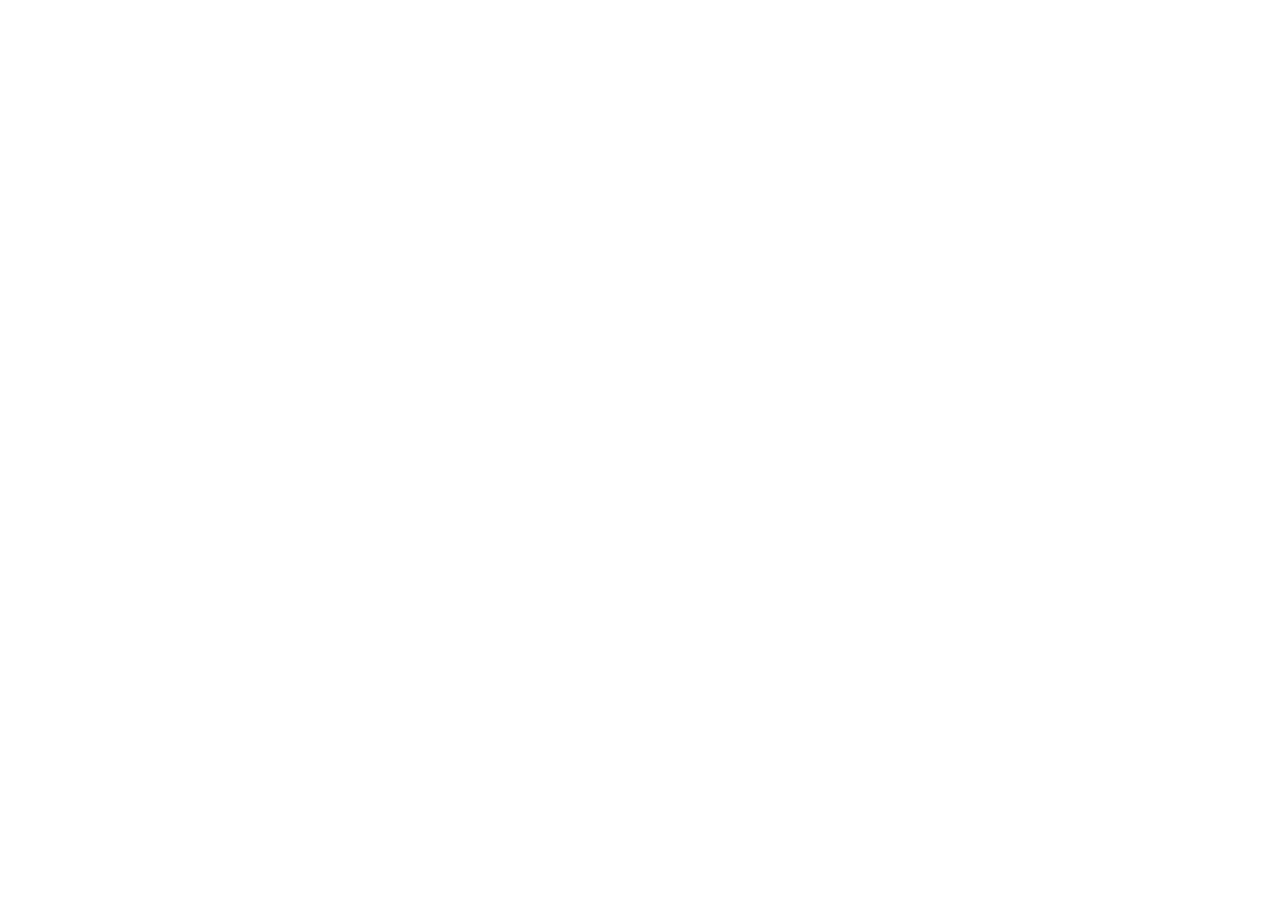
==== index.html @ 12b0d3a8 "Use tech stack vite_react_shadcn_ts" ====
<!DOCTYPE html>
<html lang="en">
  <head>
    <meta charset="UTF-8" />
    <meta name="viewport" content="width=device-width, initial-scale=1.0" />
    <title>leafy-life-product-showcase</title>
    <meta name="description" content="Lovable Generated Project" />
    <meta name="author" content="Lovable" />

    <meta property="og:title" content="leafy-life-product-showcase" />
    <meta property="og:description" content="Lovable Generated Project" />
    <meta property="og:type" content="website" />
    <meta property="og:image" content="https://lovable.dev/opengraph-image-p98pqg.png" />

    <meta name="twitter:card" content="summary_large_image" />
    <meta name="twitter:site" content="@lovable_dev" />
    <meta name="twitter:image" content="https://lovable.dev/opengraph-image-p98pqg.png" />
  </head>

  <body>
    <div id="root"></div>
    <!-- IMPORTANT: DO NOT REMOVE THIS SCRIPT TAG OR THIS VERY COMMENT! -->
    <script src="https://cdn.gpteng.co/gptengineer.js" type="module"></script>
    <script type="module" src="/src/main.tsx"></script>
  </body>
</html>
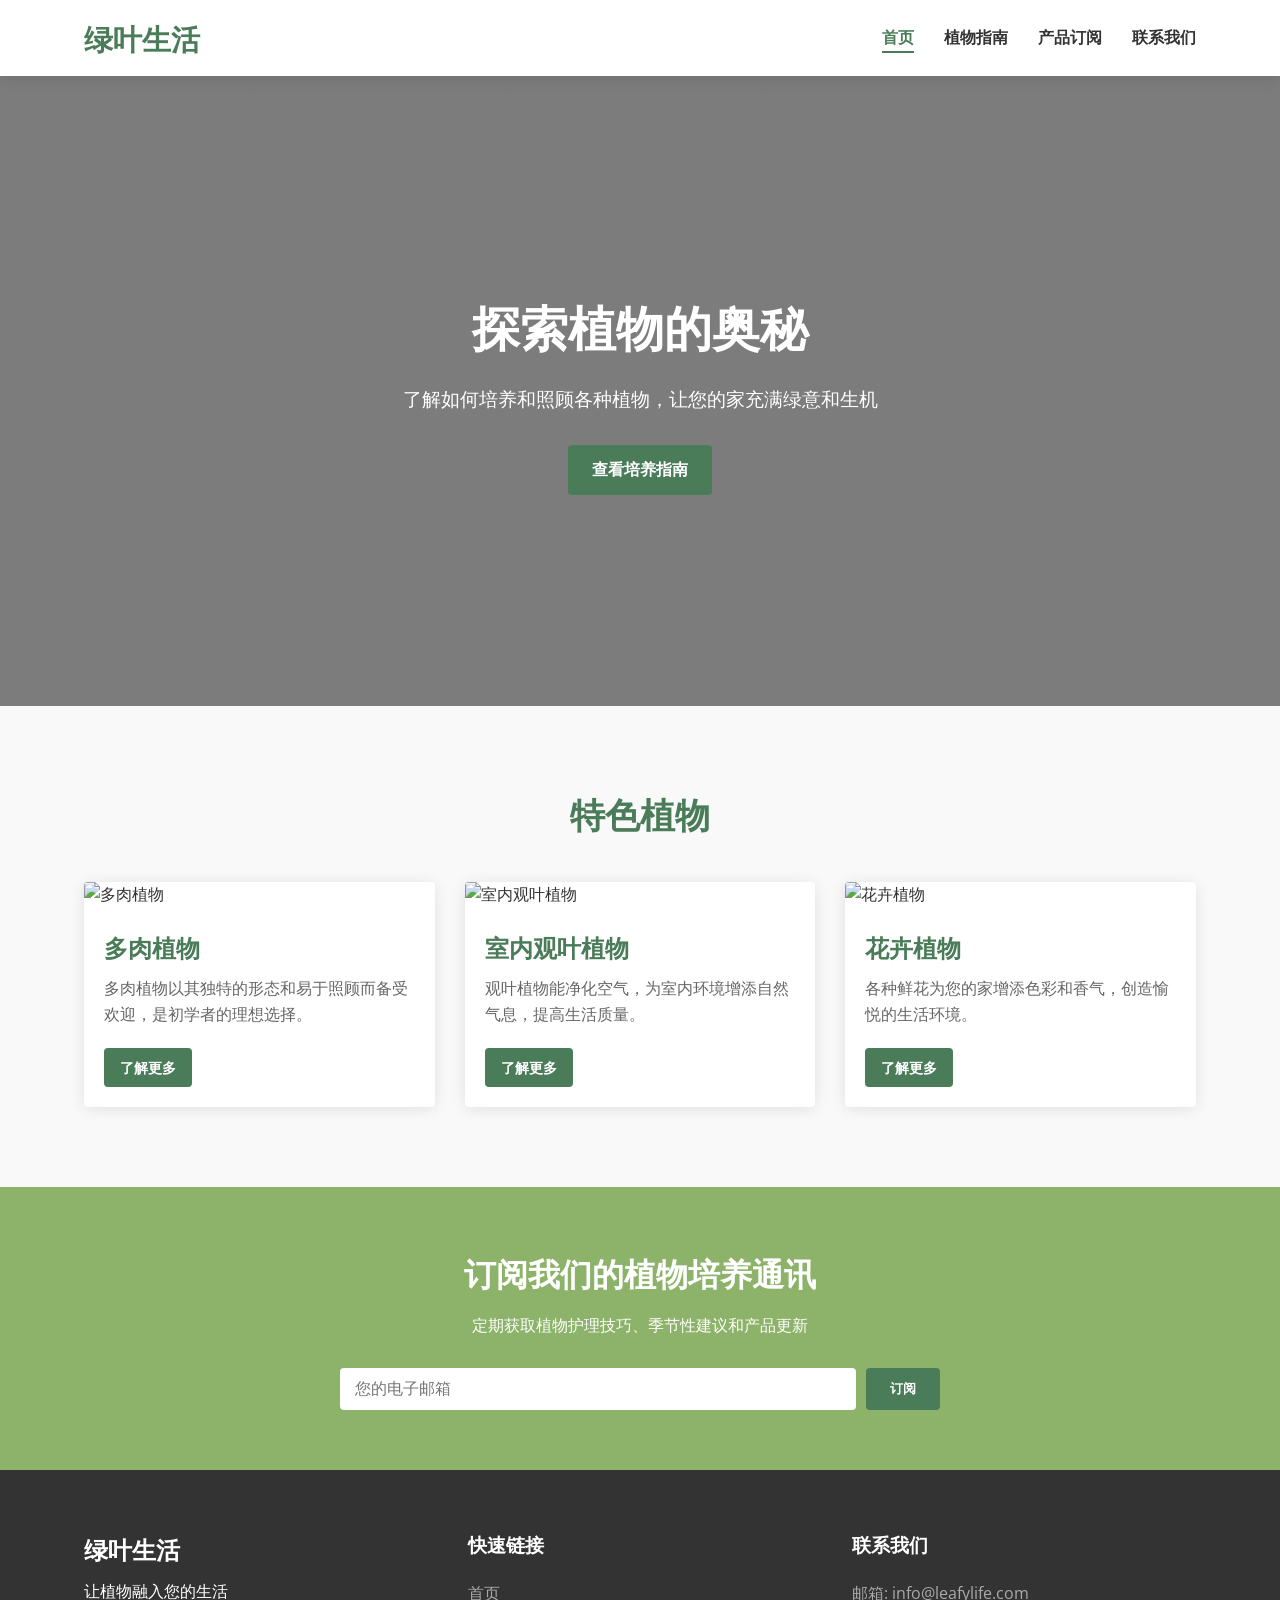
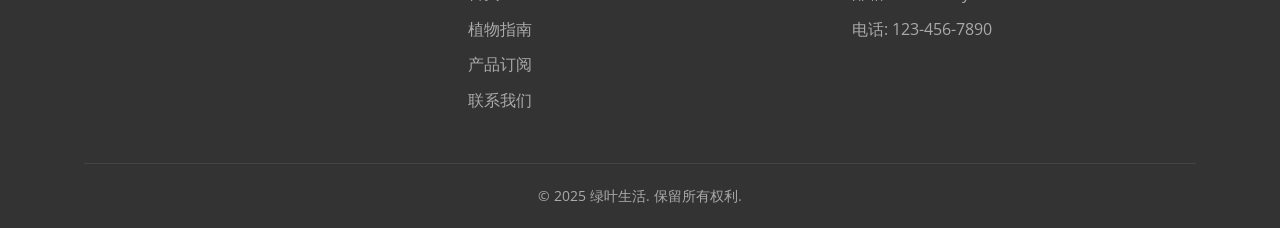
==== commit a8b5687e: "Create basic website structure Implement HTML, CSS, and JavaScript for the website." ====
--- a/index.html
+++ b/index.html
@@ -1,26 +1,109 @@
+
 <!DOCTYPE html>
-<html lang="en">
+<html lang="zh-CN">
   <head>
     <meta charset="UTF-8" />
     <meta name="viewport" content="width=device-width, initial-scale=1.0" />
-    <title>leafy-life-product-showcase</title>
-    <meta name="description" content="Lovable Generated Project" />
-    <meta name="author" content="Lovable" />
-
-    <meta property="og:title" content="leafy-life-product-showcase" />
-    <meta property="og:description" content="Lovable Generated Project" />
-    <meta property="og:type" content="website" />
-    <meta property="og:image" content="https://lovable.dev/opengraph-image-p98pqg.png" />
-
-    <meta name="twitter:card" content="summary_large_image" />
-    <meta name="twitter:site" content="@lovable_dev" />
-    <meta name="twitter:image" content="https://lovable.dev/opengraph-image-p98pqg.png" />
+    <title>绿叶生活 - 植物培养指南</title>
+    <meta name="description" content="学习如何培养和照顾各种植物，订阅我们的产品，让您的生活更加绿色。" />
+    <link rel="stylesheet" href="styles.css" />
+    <link href="https://fonts.googleapis.com/css2?family=Open+Sans:wght@400;600&family=Playfair+Display:wght@700&display=swap" rel="stylesheet">
   </head>
 
   <body>
-    <div id="root"></div>
-    <!-- IMPORTANT: DO NOT REMOVE THIS SCRIPT TAG OR THIS VERY COMMENT! -->
-    <script src="https://cdn.gpteng.co/gptengineer.js" type="module"></script>
-    <script type="module" src="/src/main.tsx"></script>
+    <header>
+      <div class="container">
+        <div class="logo">
+          <h1>绿叶生活</h1>
+        </div>
+        <nav>
+          <ul>
+            <li><a href="index.html" class="active">首页</a></li>
+            <li><a href="guides.html">植物指南</a></li>
+            <li><a href="products.html">产品订阅</a></li>
+            <li><a href="contact.html">联系我们</a></li>
+          </ul>
+        </nav>
+      </div>
+    </header>
+
+    <section class="hero">
+      <div class="container">
+        <div class="hero-content">
+          <h2>探索植物的奥秘</h2>
+          <p>了解如何培养和照顾各种植物，让您的家充满绿意和生机</p>
+          <a href="guides.html" class="btn">查看培养指南</a>
+        </div>
+      </div>
+    </section>
+
+    <section class="features">
+      <div class="container">
+        <h2 class="section-title">特色植物</h2>
+        <div class="feature-grid">
+          <div class="feature-card">
+            <img src="https://images.unsplash.com/photo-1509316975850-ff9c5deb0cd9?w=500&auto=format&fit=crop&q=60" alt="多肉植物" />
+            <h3>多肉植物</h3>
+            <p>多肉植物以其独特的形态和易于照顾而备受欢迎，是初学者的理想选择。</p>
+            <a href="guides.html#succulents" class="btn-small">了解更多</a>
+          </div>
+          <div class="feature-card">
+            <img src="https://images.unsplash.com/photo-1518495973542-4542c06a5843?w=500&auto=format&fit=crop&q=60" alt="室内观叶植物" />
+            <h3>室内观叶植物</h3>
+            <p>观叶植物能净化空气，为室内环境增添自然气息，提高生活质量。</p>
+            <a href="guides.html#indoor" class="btn-small">了解更多</a>
+          </div>
+          <div class="feature-card">
+            <img src="https://images.unsplash.com/photo-1465146344425-f00d5f5c8f07?w=500&auto=format&fit=crop&q=60" alt="花卉植物" />
+            <h3>花卉植物</h3>
+            <p>各种鲜花为您的家增添色彩和香气，创造愉悦的生活环境。</p>
+            <a href="guides.html#flowers" class="btn-small">了解更多</a>
+          </div>
+        </div>
+      </div>
+    </section>
+
+    <section class="newsletter">
+      <div class="container">
+        <div class="newsletter-content">
+          <h2>订阅我们的植物培养通讯</h2>
+          <p>定期获取植物护理技巧、季节性建议和产品更新</p>
+          <form id="newsletter-form">
+            <input type="email" placeholder="您的电子邮箱" required />
+            <button type="submit" class="btn">订阅</button>
+          </form>
+        </div>
+      </div>
+    </section>
+
+    <footer>
+      <div class="container">
+        <div class="footer-content">
+          <div class="footer-logo">
+            <h2>绿叶生活</h2>
+            <p>让植物融入您的生活</p>
+          </div>
+          <div class="footer-links">
+            <h3>快速链接</h3>
+            <ul>
+              <li><a href="index.html">首页</a></li>
+              <li><a href="guides.html">植物指南</a></li>
+              <li><a href="products.html">产品订阅</a></li>
+              <li><a href="contact.html">联系我们</a></li>
+            </ul>
+          </div>
+          <div class="footer-contact">
+            <h3>联系我们</h3>
+            <p>邮箱: info@leafylife.com</p>
+            <p>电话: 123-456-7890</p>
+          </div>
+        </div>
+        <div class="copyright">
+          <p>&copy; 2025 绿叶生活. 保留所有权利.</p>
+        </div>
+      </div>
+    </footer>
+
+    <script src="script.js"></script>
   </body>
 </html>
--- a/styles.css
+++ b/styles.css
@@ -0,0 +1,768 @@
+
+/* Base Styles */
+:root {
+  --primary-color: #4a7c59;
+  --secondary-color: #8cb369;
+  --accent-color: #f4e285;
+  --light-color: #f9f9f9;
+  --dark-color: #333333;
+  --gray-color: #666666;
+  --border-color: #e0e0e0;
+  --primary-font: 'Open Sans', sans-serif;
+  --heading-font: 'Playfair Display', serif;
+  --border-radius: 4px;
+  --box-shadow: 0 2px 15px rgba(0, 0, 0, 0.1);
+  --transition: all 0.3s ease;
+}
+
+* {
+  margin: 0;
+  padding: 0;
+  box-sizing: border-box;
+}
+
+body {
+  font-family: var(--primary-font);
+  color: var(--dark-color);
+  line-height: 1.6;
+  background-color: var(--light-color);
+}
+
+img {
+  max-width: 100%;
+  height: auto;
+}
+
+a {
+  text-decoration: none;
+  color: var(--primary-color);
+  transition: var(--transition);
+}
+
+a:hover {
+  color: var(--secondary-color);
+}
+
+ul {
+  list-style: none;
+}
+
+.container {
+  width: 90%;
+  max-width: 1200px;
+  margin: 0 auto;
+  padding: 0 20px;
+}
+
+.btn, .btn-small, .btn-subscribe {
+  display: inline-block;
+  background-color: var(--primary-color);
+  color: white;
+  padding: 12px 24px;
+  border-radius: var(--border-radius);
+  border: none;
+  cursor: pointer;
+  font-weight: 600;
+  text-align: center;
+  transition: var(--transition);
+}
+
+.btn:hover, .btn-small:hover, .btn-subscribe:hover {
+  background-color: var(--secondary-color);
+  transform: translateY(-3px);
+}
+
+.btn-small {
+  padding: 8px 16px;
+  font-size: 0.9rem;
+}
+
+.btn-subscribe {
+  width: 100%;
+  margin-top: 20px;
+}
+
+.btn-subscribe.featured {
+  background-color: var(--accent-color);
+  color: var(--dark-color);
+}
+
+.btn-subscribe.featured:hover {
+  background-color: #e9d670;
+}
+
+.section-title {
+  text-align: center;
+  margin-bottom: 40px;
+  font-family: var(--heading-font);
+  font-size: 2.2rem;
+  color: var(--primary-color);
+}
+
+/* Header Styles */
+header {
+  background-color: white;
+  box-shadow: var(--box-shadow);
+  position: sticky;
+  top: 0;
+  z-index: 100;
+}
+
+header .container {
+  display: flex;
+  justify-content: space-between;
+  align-items: center;
+  padding: 15px 20px;
+}
+
+.logo h1 {
+  color: var(--primary-color);
+  font-family: var(--heading-font);
+  font-size: 1.8rem;
+}
+
+nav ul {
+  display: flex;
+}
+
+nav ul li {
+  margin-left: 30px;
+}
+
+nav ul li a {
+  color: var(--dark-color);
+  font-weight: 600;
+  padding: 5px 0;
+  position: relative;
+}
+
+nav ul li a:after {
+  content: '';
+  position: absolute;
+  width: 0;
+  height: 2px;
+  bottom: 0;
+  left: 0;
+  background-color: var(--primary-color);
+  transition: width 0.3s ease;
+}
+
+nav ul li a:hover:after,
+nav ul li a.active:after {
+  width: 100%;
+}
+
+nav ul li a.active {
+  color: var(--primary-color);
+}
+
+/* Hero Section */
+.hero {
+  background-image: linear-gradient(rgba(0, 0, 0, 0.5), rgba(0, 0, 0, 0.5)), url('https://images.unsplash.com/photo-1506744038136-46273834b3fb?w=1200&auto=format&fit=crop&q=60');
+  background-size: cover;
+  background-position: center;
+  height: 70vh;
+  display: flex;
+  align-items: center;
+  text-align: center;
+  color: white;
+}
+
+.hero-content {
+  max-width: 800px;
+  margin: 0 auto;
+}
+
+.hero-content h2 {
+  font-size: 3rem;
+  font-family: var(--heading-font);
+  margin-bottom: 20px;
+}
+
+.hero-content p {
+  font-size: 1.2rem;
+  margin-bottom: 30px;
+}
+
+/* Features Section */
+.features {
+  padding: 80px 0;
+}
+
+.feature-grid {
+  display: grid;
+  grid-template-columns: repeat(auto-fit, minmax(300px, 1fr));
+  gap: 30px;
+}
+
+.feature-card {
+  background-color: white;
+  border-radius: var(--border-radius);
+  box-shadow: var(--box-shadow);
+  overflow: hidden;
+  transition: var(--transition);
+}
+
+.feature-card:hover {
+  transform: translateY(-10px);
+}
+
+.feature-card img {
+  width: 100%;
+  height: 200px;
+  object-fit: cover;
+}
+
+.feature-card h3 {
+  padding: 20px 20px 10px;
+  color: var(--primary-color);
+  font-family: var(--heading-font);
+  font-size: 1.5rem;
+}
+
+.feature-card p {
+  padding: 0 20px 20px;
+  color: var(--gray-color);
+}
+
+.feature-card .btn-small {
+  margin: 0 20px 20px;
+}
+
+/* Newsletter Section */
+.newsletter {
+  background-color: var(--secondary-color);
+  color: white;
+  padding: 60px 0;
+}
+
+.newsletter-content {
+  max-width: 600px;
+  margin: 0 auto;
+  text-align: center;
+}
+
+.newsletter-content h2 {
+  font-family: var(--heading-font);
+  font-size: 2rem;
+  margin-bottom: 15px;
+}
+
+.newsletter-content p {
+  margin-bottom: 30px;
+}
+
+.newsletter form {
+  display: flex;
+  gap: 10px;
+}
+
+.newsletter input {
+  flex: 1;
+  padding: 12px 15px;
+  border: none;
+  border-radius: var(--border-radius);
+  font-size: 1rem;
+}
+
+/* Footer */
+footer {
+  background-color: var(--dark-color);
+  color: white;
+  padding: 60px 0 20px;
+}
+
+.footer-content {
+  display: grid;
+  grid-template-columns: repeat(auto-fit, minmax(250px, 1fr));
+  gap: 40px;
+  margin-bottom: 40px;
+}
+
+.footer-logo h2 {
+  font-family: var(--heading-font);
+  margin-bottom: 10px;
+}
+
+.footer-links h3,
+.footer-contact h3 {
+  font-size: 1.2rem;
+  margin-bottom: 20px;
+}
+
+.footer-links ul li {
+  margin-bottom: 10px;
+}
+
+.footer-links ul li a,
+.footer-contact p {
+  color: #aaa;
+  transition: var(--transition);
+}
+
+.footer-links ul li a:hover {
+  color: white;
+}
+
+.footer-contact p {
+  margin-bottom: 10px;
+}
+
+.copyright {
+  text-align: center;
+  padding-top: 20px;
+  border-top: 1px solid #444;
+  color: #aaa;
+  font-size: 0.9rem;
+}
+
+/* Page Header */
+.page-header {
+  background-color: var(--secondary-color);
+  color: white;
+  padding: 60px 0;
+  text-align: center;
+}
+
+.page-header h2 {
+  font-family: var(--heading-font);
+  font-size: 2.5rem;
+  margin-bottom: 15px;
+}
+
+/* Guides Page */
+.guides-content {
+  padding: 80px 0;
+}
+
+.guide-category {
+  margin-bottom: 60px;
+}
+
+.guide-category h2 {
+  color: var(--primary-color);
+  font-family: var(--heading-font);
+  font-size: 1.8rem;
+  margin-bottom: 30px;
+  text-align: center;
+}
+
+.guide-grid {
+  display: grid;
+  grid-template-columns: repeat(auto-fit, minmax(350px, 1fr));
+  gap: 30px;
+}
+
+.guide-card {
+  background-color: white;
+  border-radius: var(--border-radius);
+  box-shadow: var(--box-shadow);
+  overflow: hidden;
+  padding-bottom: 20px;
+}
+
+.guide-card img {
+  width: 100%;
+  height: 200px;
+  object-fit: cover;
+}
+
+.guide-card h3 {
+  padding: 20px 20px 10px;
+  color: var(--primary-color);
+  font-family: var(--heading-font);
+  font-size: 1.5rem;
+}
+
+.guide-details {
+  display: grid;
+  grid-template-columns: repeat(2, 1fr);
+  gap: 15px;
+  padding: 0 20px 15px;
+  margin-bottom: 10px;
+  border-bottom: 1px solid var(--border-color);
+}
+
+.guide-info h4 {
+  color: var(--primary-color);
+  font-size: 1rem;
+  margin-bottom: 5px;
+}
+
+.guide-info p {
+  color: var(--gray-color);
+  font-size: 0.9rem;
+}
+
+.guide-card > p {
+  padding: 15px 20px;
+  color: var(--gray-color);
+}
+
+/* Subscription Page */
+.subscription {
+  padding: 80px 0;
+}
+
+.subscription-grid {
+  display: grid;
+  grid-template-columns: repeat(auto-fit, minmax(300px, 1fr));
+  gap: 30px;
+}
+
+.subscription-card {
+  background-color: white;
+  border-radius: var(--border-radius);
+  box-shadow: var(--box-shadow);
+  overflow: hidden;
+  transition: var(--transition);
+  position: relative;
+}
+
+.subscription-card.featured {
+  transform: scale(1.05);
+  border: 2px solid var(--accent-color);
+}
+
+.subscription-card:hover {
+  transform: translateY(-10px);
+}
+
+.subscription-card.featured:hover {
+  transform: translateY(-10px) scale(1.05);
+}
+
+.subscription-header {
+  background-color: var(--primary-color);
+  padding: 30px 20px;
+  color: white;
+  text-align: center;
+}
+
+.subscription-card.featured .subscription-header {
+  background-color: var(--accent-color);
+  color: var(--dark-color);
+}
+
+.subscription-header h3 {
+  font-family: var(--heading-font);
+  font-size: 1.5rem;
+  margin-bottom: 10px;
+}
+
+.subscription-header .price {
+  font-size: 1.8rem;
+  font-weight: bold;
+}
+
+.subscription-features {
+  padding: 30px 20px;
+}
+
+.subscription-features ul li {
+  margin-bottom: 15px;
+  padding-left: 30px;
+  position: relative;
+}
+
+.subscription-features ul li:before {
+  content: "✓";
+  position: absolute;
+  left: 0;
+  color: var(--secondary-color);
+  font-weight: bold;
+}
+
+.tag {
+  position: absolute;
+  top: 0;
+  right: 0;
+  background-color: var(--secondary-color);
+  color: white;
+  padding: 5px 10px;
+  font-size: 0.8rem;
+  border-bottom-left-radius: var(--border-radius);
+}
+
+.how-it-works {
+  padding: 80px 0;
+  background-color: #f5f5f5;
+}
+
+.steps {
+  display: grid;
+  grid-template-columns: repeat(auto-fit, minmax(250px, 1fr));
+  gap: 30px;
+}
+
+.step {
+  text-align: center;
+  padding: 30px 20px;
+  background-color: white;
+  border-radius: var(--border-radius);
+  box-shadow: var(--box-shadow);
+}
+
+.step-number {
+  display: flex;
+  align-items: center;
+  justify-content: center;
+  width: 50px;
+  height: 50px;
+  border-radius: 50%;
+  background-color: var(--primary-color);
+  color: white;
+  font-size: 1.5rem;
+  margin: 0 auto 20px;
+  font-weight: bold;
+}
+
+.step h3 {
+  margin-bottom: 15px;
+  color: var(--primary-color);
+  font-family: var(--heading-font);
+}
+
+.testimonials {
+  padding: 80px 0;
+}
+
+.testimonial-slider {
+  max-width: 800px;
+  margin: 0 auto;
+  overflow: hidden;
+  position: relative;
+}
+
+.testimonial {
+  background-color: white;
+  padding: 30px;
+  border-radius: var(--border-radius);
+  box-shadow: var(--box-shadow);
+  text-align: center;
+}
+
+.quote {
+  font-style: italic;
+  font-size: 1.1rem;
+  margin-bottom: 20px;
+  color: var(--gray-color);
+}
+
+.quote:before,
+.quote:after {
+  content: '"';
+  color: var(--secondary-color);
+}
+
+.author .name {
+  font-weight: bold;
+  color: var(--primary-color);
+}
+
+.author .subscription {
+  color: var(--gray-color);
+  font-size: 0.9rem;
+}
+
+.slider-controls {
+  display: flex;
+  justify-content: center;
+  align-items: center;
+  margin-top: 30px;
+}
+
+.slider-controls button {
+  background: var(--primary-color);
+  color: white;
+  border: none;
+  width: 40px;
+  height: 40px;
+  border-radius: 50%;
+  font-size: 1.2rem;
+  cursor: pointer;
+  transition: var(--transition);
+}
+
+.slider-controls button:hover {
+  background-color: var(--secondary-color);
+}
+
+.dots {
+  display: flex;
+  margin: 0 20px;
+}
+
+.dot {
+  width: 10px;
+  height: 10px;
+  background-color: #ccc;
+  border-radius: 50%;
+  margin: 0 5px;
+  cursor: pointer;
+  transition: var(--transition);
+}
+
+.dot.active {
+  background-color: var(--primary-color);
+}
+
+/* Contact Page */
+.contact-section {
+  padding: 80px 0;
+}
+
+.contact-grid {
+  display: grid;
+  grid-template-columns: repeat(auto-fit, minmax(300px, 1fr));
+  gap: 40px;
+}
+
+.contact-info {
+  background-color: white;
+  padding: 30px;
+  border-radius: var(--border-radius);
+  box-shadow: var(--box-shadow);
+}
+
+.contact-info h3 {
+  color: var(--primary-color);
+  font-family: var(--heading-font);
+  font-size: 1.5rem;
+  margin-bottom: 30px;
+}
+
+.info-item {
+  margin-bottom: 20px;
+}
+
+.info-item h4 {
+  color: var(--secondary-color);
+  margin-bottom: 5px;
+  font-size: 1.1rem;
+}
+
+.info-item p {
+  color: var(--gray-color);
+}
+
+.contact-form {
+  background-color: white;
+  padding: 30px;
+  border-radius: var(--border-radius);
+  box-shadow: var(--box-shadow);
+}
+
+.contact-form h3 {
+  color: var(--primary-color);
+  font-family: var(--heading-font);
+  font-size: 1.5rem;
+  margin-bottom: 30px;
+}
+
+.form-group {
+  margin-bottom: 20px;
+}
+
+.form-group label {
+  display: block;
+  margin-bottom: 5px;
+  color: var(--dark-color);
+  font-weight: 600;
+}
+
+.form-group input,
+.form-group textarea,
+.form-group select {
+  width: 100%;
+  padding: 12px;
+  border: 1px solid var(--border-color);
+  border-radius: var(--border-radius);
+  font-family: var(--primary-font);
+  font-size: 1rem;
+}
+
+.form-group textarea {
+  resize: vertical;
+}
+
+.faq {
+  padding: 50px 0 80px;
+}
+
+.faq-list {
+  max-width: 800px;
+  margin: 0 auto;
+}
+
+.faq-item {
+  border-bottom: 1px solid var(--border-color);
+  padding: 20px 0;
+}
+
+.faq-question {
+  color: var(--primary-color);
+  font-size: 1.2rem;
+  margin-bottom: 10px;
+  cursor: pointer;
+}
+
+.faq-question:before {
+  content: "▼ ";
+  color: var(--secondary-color);
+  font-size: 0.8rem;
+}
+
+.faq-answer {
+  color: var(--gray-color);
+}
+
+/* Responsive Styles */
+@media (max-width: 768px) {
+  .hero-content h2 {
+    font-size: 2.2rem;
+  }
+  
+  .newsletter form {
+    flex-direction: column;
+  }
+  
+  .subscription-card.featured {
+    transform: scale(1);
+  }
+  
+  .subscription-card.featured:hover {
+    transform: translateY(-10px);
+  }
+}
+
+@media (max-width: 576px) {
+  header .container {
+    flex-direction: column;
+  }
+  
+  .logo {
+    margin-bottom: 15px;
+  }
+  
+  nav ul {
+    flex-wrap: wrap;
+    justify-content: center;
+  }
+  
+  nav ul li {
+    margin: 5px 10px;
+  }
+  
+  .hero {
+    height: 60vh;
+  }
+  
+  .hero-content h2 {
+    font-size: 1.8rem;
+  }
+  
+  .guide-details {
+    grid-template-columns: 1fr;
+  }
+}
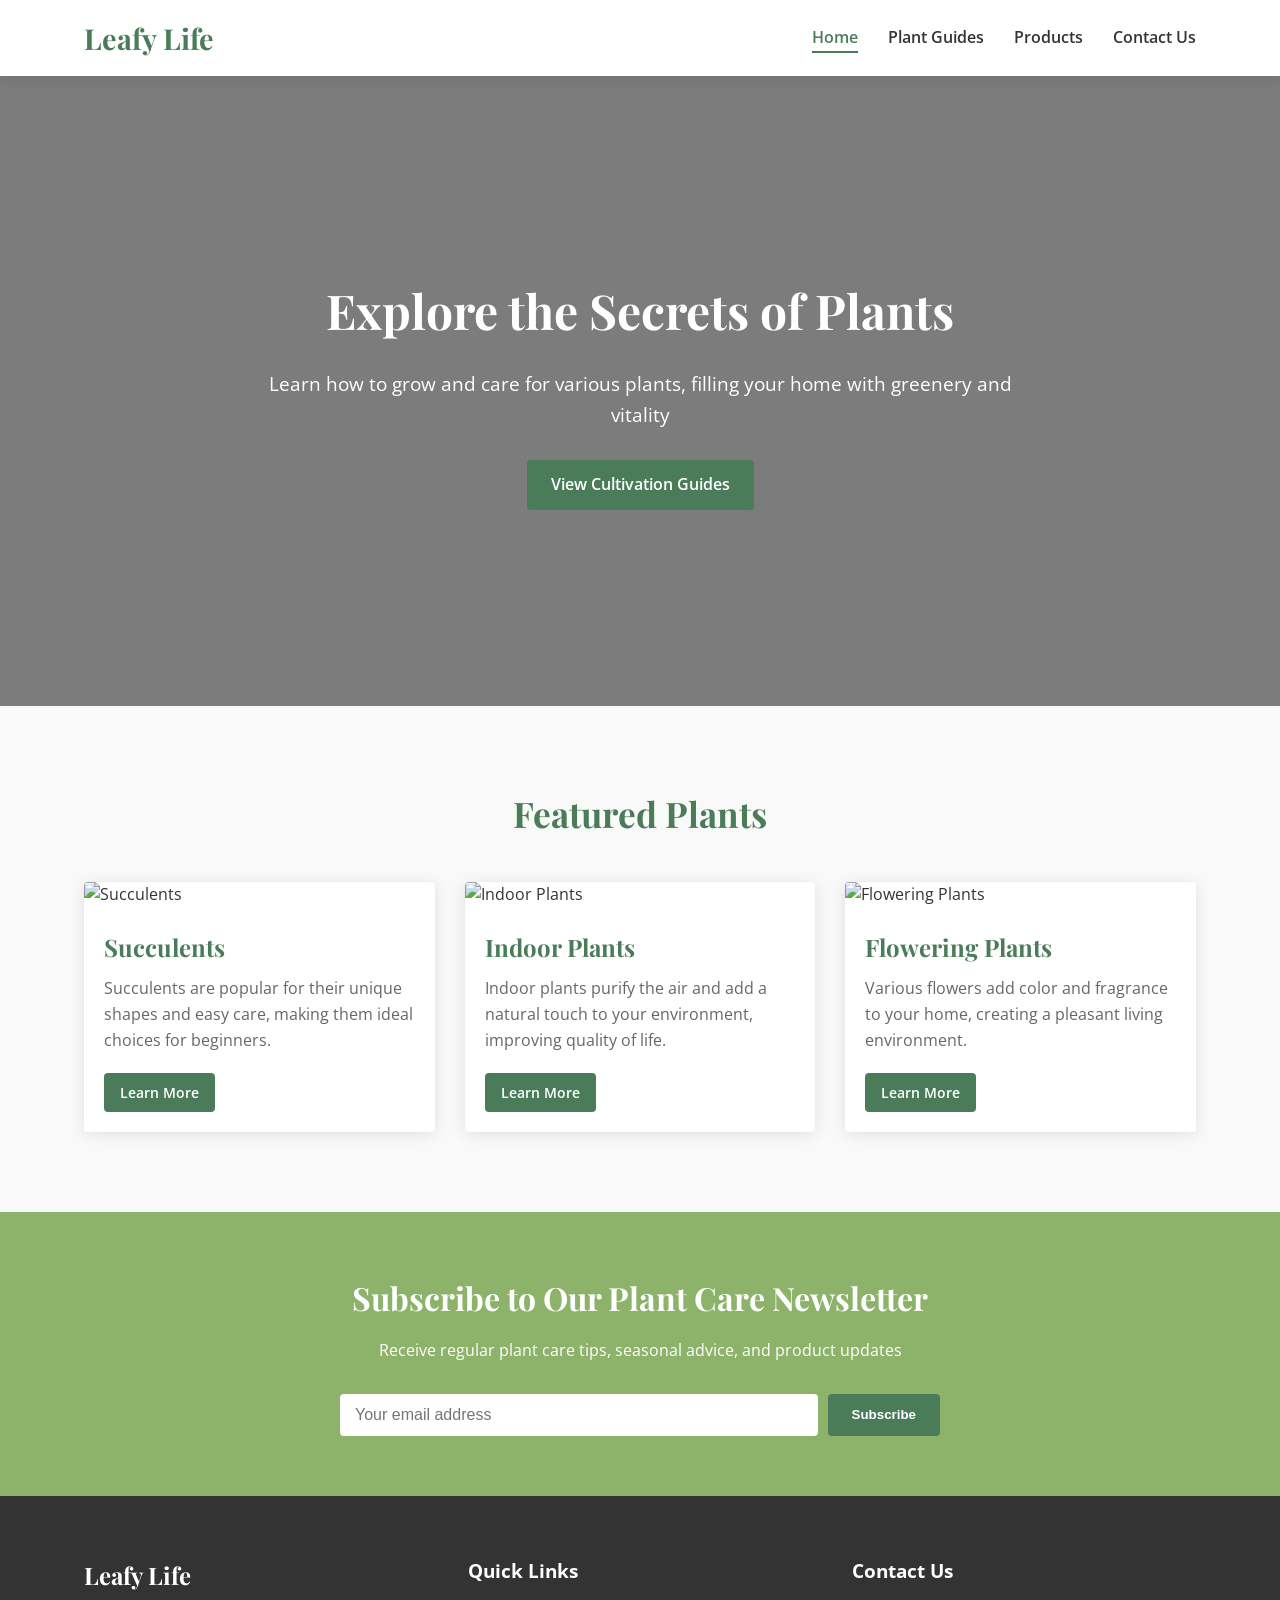
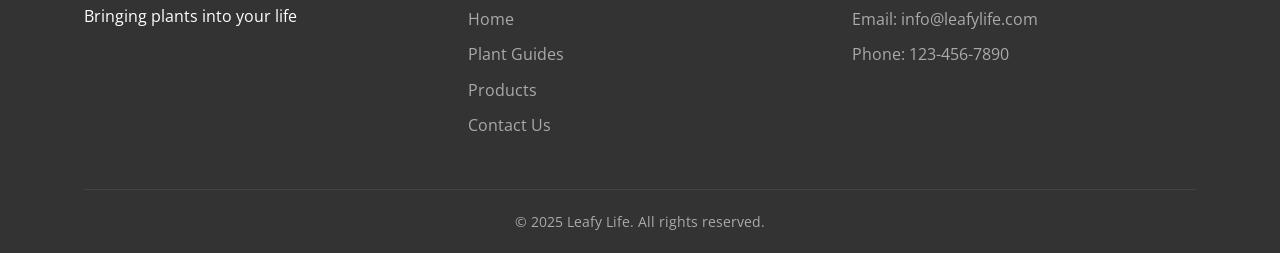
==== commit 4d284f3e: "Refactor: Translate all content to English Translate all page content and code comments to English." ====
--- a/index.html
+++ b/index.html
@@ -1,11 +1,11 @@
 
 <!DOCTYPE html>
-<html lang="zh-CN">
+<html lang="en">
   <head>
     <meta charset="UTF-8" />
     <meta name="viewport" content="width=device-width, initial-scale=1.0" />
-    <title>绿叶生活 - 植物培养指南</title>
-    <meta name="description" content="学习如何培养和照顾各种植物，订阅我们的产品，让您的生活更加绿色。" />
+    <title>Leafy Life - Plant Cultivation Guide</title>
+    <meta name="description" content="Learn how to grow and care for various plants, subscribe to our products, and make your life greener." />
     <link rel="stylesheet" href="styles.css" />
     <link href="https://fonts.googleapis.com/css2?family=Open+Sans:wght@400;600&family=Playfair+Display:wght@700&display=swap" rel="stylesheet">
   </head>
@@ -14,14 +14,14 @@
     <header>
       <div class="container">
         <div class="logo">
-          <h1>绿叶生活</h1>
+          <h1>Leafy Life</h1>
         </div>
         <nav>
           <ul>
-            <li><a href="index.html" class="active">首页</a></li>
-            <li><a href="guides.html">植物指南</a></li>
-            <li><a href="products.html">产品订阅</a></li>
-            <li><a href="contact.html">联系我们</a></li>
+            <li><a href="index.html" class="active">Home</a></li>
+            <li><a href="guides.html">Plant Guides</a></li>
+            <li><a href="products.html">Products</a></li>
+            <li><a href="contact.html">Contact Us</a></li>
           </ul>
         </nav>
       </div>
@@ -30,34 +30,34 @@
     <section class="hero">
       <div class="container">
         <div class="hero-content">
-          <h2>探索植物的奥秘</h2>
-          <p>了解如何培养和照顾各种植物，让您的家充满绿意和生机</p>
-          <a href="guides.html" class="btn">查看培养指南</a>
+          <h2>Explore the Secrets of Plants</h2>
+          <p>Learn how to grow and care for various plants, filling your home with greenery and vitality</p>
+          <a href="guides.html" class="btn">View Cultivation Guides</a>
         </div>
       </div>
     </section>
 
     <section class="features">
       <div class="container">
-        <h2 class="section-title">特色植物</h2>
+        <h2 class="section-title">Featured Plants</h2>
         <div class="feature-grid">
           <div class="feature-card">
-            <img src="https://images.unsplash.com/photo-1509316975850-ff9c5deb0cd9?w=500&auto=format&fit=crop&q=60" alt="多肉植物" />
-            <h3>多肉植物</h3>
-            <p>多肉植物以其独特的形态和易于照顾而备受欢迎，是初学者的理想选择。</p>
-            <a href="guides.html#succulents" class="btn-small">了解更多</a>
+            <img src="https://images.unsplash.com/photo-1509316975850-ff9c5deb0cd9?w=500&auto=format&fit=crop&q=60" alt="Succulents" />
+            <h3>Succulents</h3>
+            <p>Succulents are popular for their unique shapes and easy care, making them ideal choices for beginners.</p>
+            <a href="guides.html#succulents" class="btn-small">Learn More</a>
           </div>
           <div class="feature-card">
-            <img src="https://images.unsplash.com/photo-1518495973542-4542c06a5843?w=500&auto=format&fit=crop&q=60" alt="室内观叶植物" />
-            <h3>室内观叶植物</h3>
-            <p>观叶植物能净化空气，为室内环境增添自然气息，提高生活质量。</p>
-            <a href="guides.html#indoor" class="btn-small">了解更多</a>
+            <img src="https://images.unsplash.com/photo-1518495973542-4542c06a5843?w=500&auto=format&fit=crop&q=60" alt="Indoor Plants" />
+            <h3>Indoor Plants</h3>
+            <p>Indoor plants purify the air and add a natural touch to your environment, improving quality of life.</p>
+            <a href="guides.html#indoor" class="btn-small">Learn More</a>
           </div>
           <div class="feature-card">
-            <img src="https://images.unsplash.com/photo-1465146344425-f00d5f5c8f07?w=500&auto=format&fit=crop&q=60" alt="花卉植物" />
-            <h3>花卉植物</h3>
-            <p>各种鲜花为您的家增添色彩和香气，创造愉悦的生活环境。</p>
-            <a href="guides.html#flowers" class="btn-small">了解更多</a>
+            <img src="https://images.unsplash.com/photo-1465146344425-f00d5f5c8f07?w=500&auto=format&fit=crop&q=60" alt="Flowering Plants" />
+            <h3>Flowering Plants</h3>
+            <p>Various flowers add color and fragrance to your home, creating a pleasant living environment.</p>
+            <a href="guides.html#flowers" class="btn-small">Learn More</a>
           </div>
         </div>
       </div>
@@ -66,11 +66,11 @@
     <section class="newsletter">
       <div class="container">
         <div class="newsletter-content">
-          <h2>订阅我们的植物培养通讯</h2>
-          <p>定期获取植物护理技巧、季节性建议和产品更新</p>
+          <h2>Subscribe to Our Plant Care Newsletter</h2>
+          <p>Receive regular plant care tips, seasonal advice, and product updates</p>
           <form id="newsletter-form">
-            <input type="email" placeholder="您的电子邮箱" required />
-            <button type="submit" class="btn">订阅</button>
+            <input type="email" placeholder="Your email address" required />
+            <button type="submit" class="btn">Subscribe</button>
           </form>
         </div>
       </div>
@@ -80,26 +80,26 @@
       <div class="container">
         <div class="footer-content">
           <div class="footer-logo">
-            <h2>绿叶生活</h2>
-            <p>让植物融入您的生活</p>
+            <h2>Leafy Life</h2>
+            <p>Bringing plants into your life</p>
           </div>
           <div class="footer-links">
-            <h3>快速链接</h3>
+            <h3>Quick Links</h3>
             <ul>
-              <li><a href="index.html">首页</a></li>
-              <li><a href="guides.html">植物指南</a></li>
-              <li><a href="products.html">产品订阅</a></li>
-              <li><a href="contact.html">联系我们</a></li>
+              <li><a href="index.html">Home</a></li>
+              <li><a href="guides.html">Plant Guides</a></li>
+              <li><a href="products.html">Products</a></li>
+              <li><a href="contact.html">Contact Us</a></li>
             </ul>
           </div>
           <div class="footer-contact">
-            <h3>联系我们</h3>
-            <p>邮箱: info@leafylife.com</p>
-            <p>电话: 123-456-7890</p>
+            <h3>Contact Us</h3>
+            <p>Email: info@leafylife.com</p>
+            <p>Phone: 123-456-7890</p>
           </div>
         </div>
         <div class="copyright">
-          <p>&copy; 2025 绿叶生活. 保留所有权利.</p>
+          <p>&copy; 2025 Leafy Life. All rights reserved.</p>
         </div>
       </div>
     </footer>
